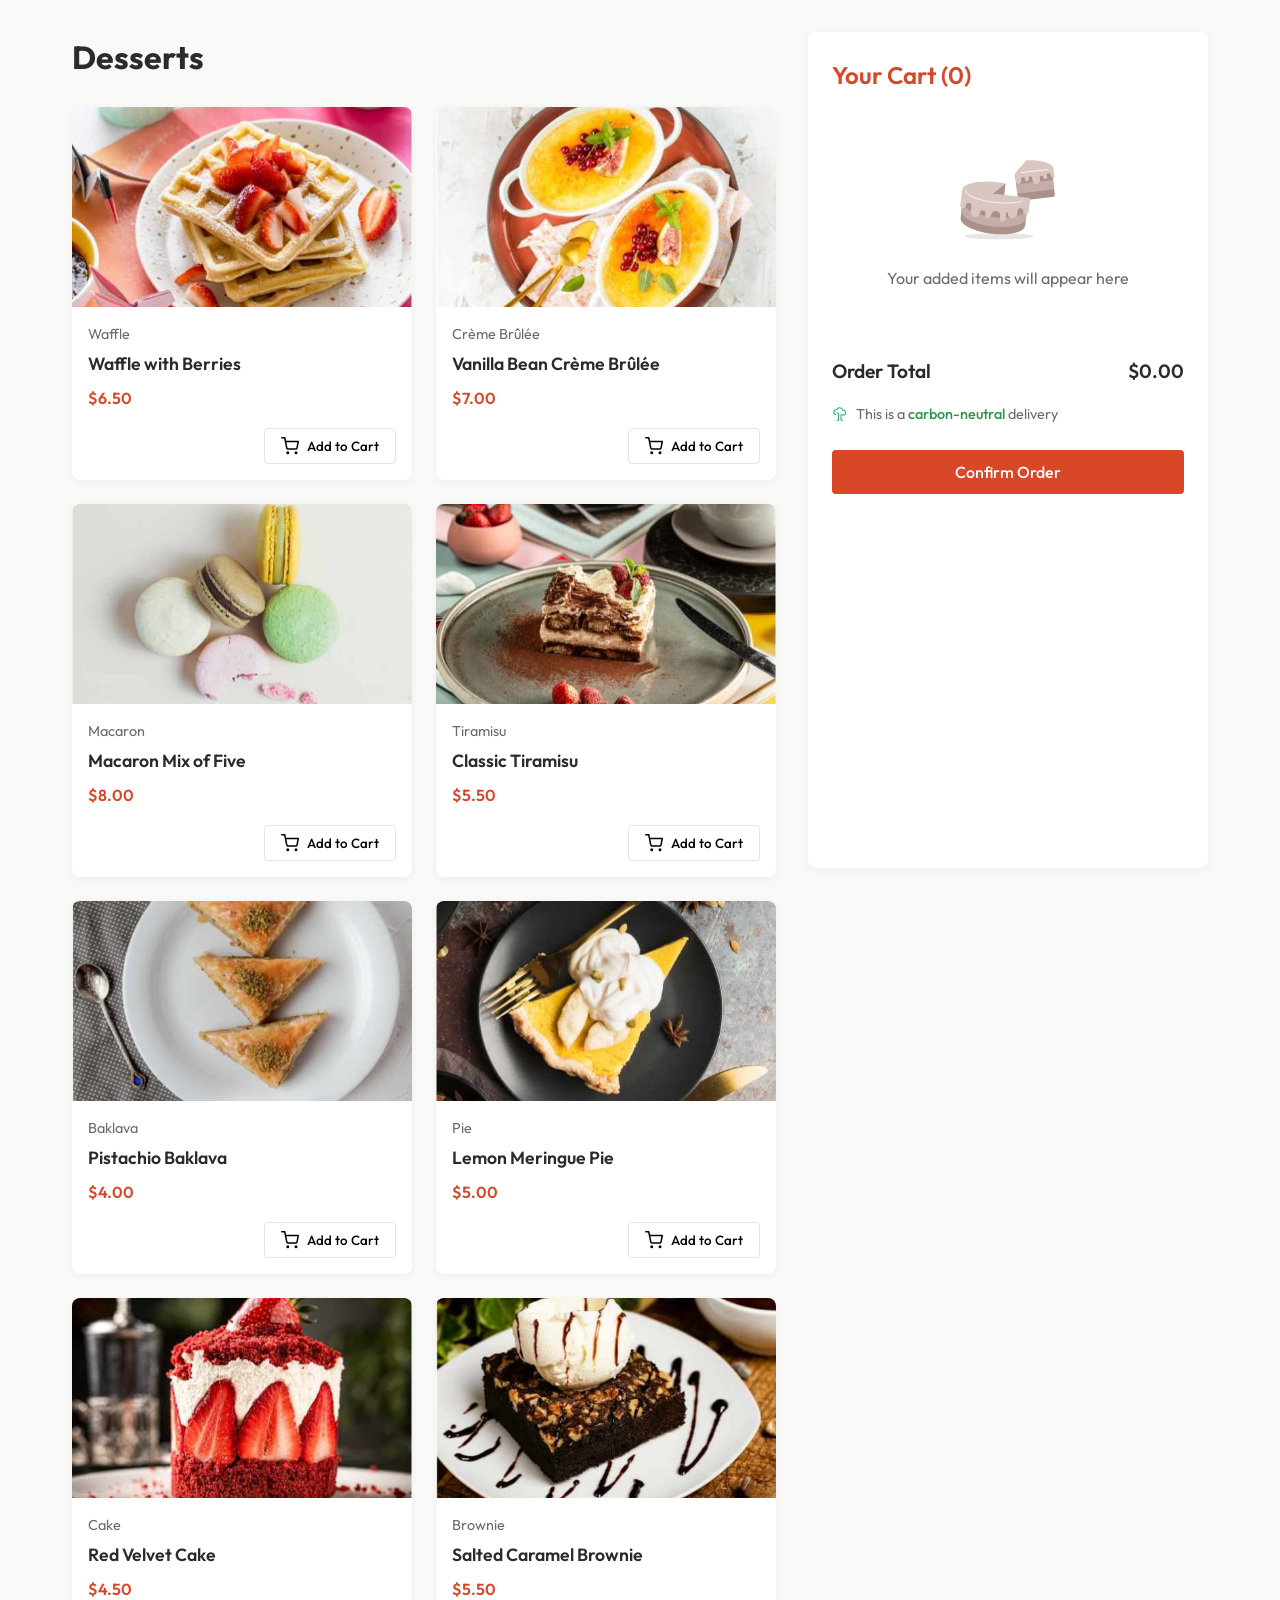
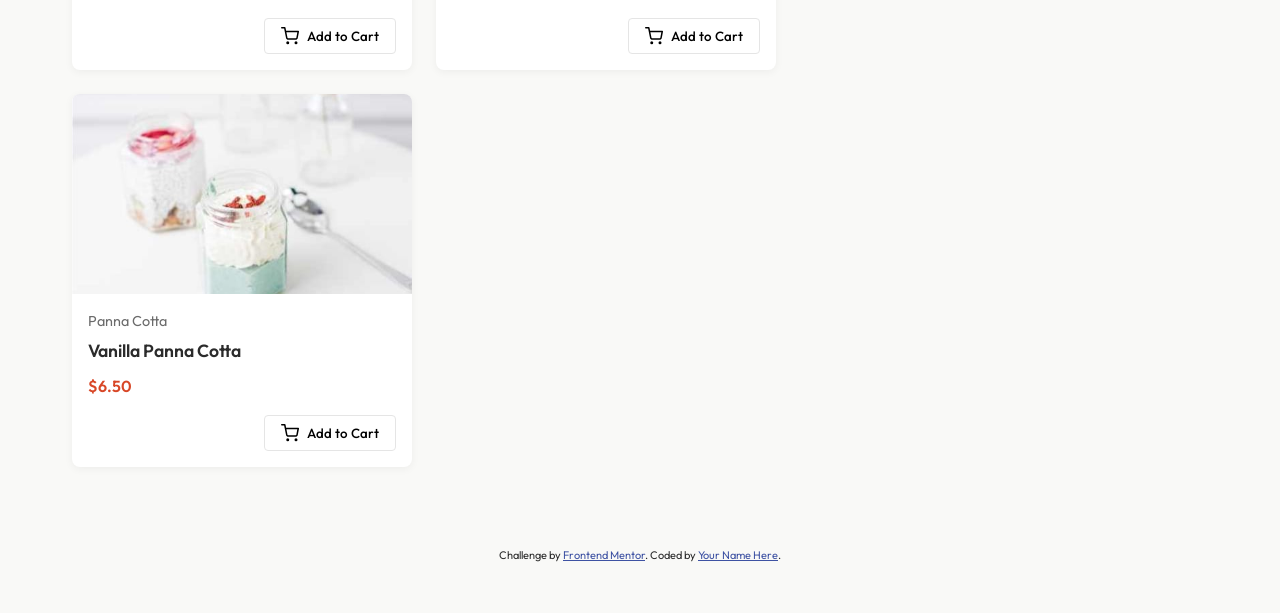
==== index.html @ d64e8bd7 "Change location of files merged 1 commit into main from change-location-of-files" ====
<!DOCTYPE html>
<html lang="en">
<head>
  <meta charset="UTF-8">
  <meta name="viewport" content="width=device-width, initial-scale=1.0">

  <link rel="icon" type="image/png" sizes="32x32" href="./assets/images/favicon-32x32.png">
  <link rel="stylesheet" href="./styles.css">
  <link rel="preconnect" href="https://fonts.googleapis.com">
  <link rel="preconnect" href="https://fonts.gstatic.com" crossorigin>
  <link href="https://fonts.googleapis.com/css2?family=Outfit:wght@400;500;600;700&display=swap" rel="stylesheet">
  
  <title>Frontend Mentor | Product list with cart</title>

  <style>
    .attribution { font-size: 11px; text-align: center; margin-top: 2rem; }
    .attribution a { color: hsl(228, 45%, 44%); }
  </style>
</head>
<body>
  <main class="container">
    <section class="products">
      <h1>Desserts</h1>
      
      <div class="product-grid" id="product-list">
        <!-- Products will be dynamically generated here -->
      </div>
    </section>

    <aside class="cart">
      <h2>Your Cart (<span id="cart-count">0</span>)</h2>
      <div id="cart-items">
        <div class="empty-cart">
          <img src="./assets/images/illustration-empty-cart.svg" alt="Empty cart" class="empty-cart-image">
          <p class="empty-cart-message">Your added items will appear here</p>
        </div>
      </div>
      <div class="cart-summary">
        <div class="order-total">
          <p>Order Total</p>
          <p id="total-price">$0.00</p>
        </div>
        <div class="delivery-info">
          <img src="./assets/images/icon-carbon-neutral.svg" alt="Eco friendly" class="eco-icon">
          <p>This is a <span class="carbon-neutral">carbon-neutral</span> delivery</p>
        </div>
        <button id="confirm-order" class="btn-primary">Confirm Order</button>
      </div>
    </aside>
  </main>

  <!-- Order confirmation modal -->
  <div class="modal" id="confirmation-modal">
    <div class="modal-content">
      <div class="modal-header">
        <div class="check-icon">
          <svg viewBox="0 0 24 24" fill="none" xmlns="http://www.w3.org/2000/svg">
            <circle cx="12" cy="12" r="12" fill="#4CAF50"/>
            <path d="M8 12L11 15L16 9" stroke="white" stroke-width="2" stroke-linecap="round" stroke-linejoin="round"/>
          </svg>
        </div>
        <h2>Order Confirmed</h2>
        <p class="modal-subtitle">We hope you enjoy your food!</p>
      </div>
      
      <div class="order-summary" id="modal-order-items">
        <!-- Order items will be listed here -->
      </div>
      
      <div class="modal-total">
        <p>Order Total</p>
        <p id="modal-total-price">$0.00</p>
      </div>
      
      <button id="new-order" class="btn-primary">Start New Order</button>
    </div>
  </div>

  <footer>
    <div class="attribution">
      Challenge by <a href="https://www.frontendmentor.io?ref=challenge" target="_blank">Frontend Mentor</a>. 
      Coded by <a href="#">Your Name Here</a>.
    </div>
  </footer>

  <script src="./script.js"></script>
</body>
</html>
---- styles.css ----
:root {
  --primary-color: #d84727;
  --text-color: #2b2b2b;
  --background-color: #f9f9f7;
  --card-background: #ffffff;
  --border-color: #e5e5e5;
  --price-color: #d84727;
  --category-color: #6b6b6b;
}

* {
  margin: 0;
  padding: 0;
  box-sizing: border-box;
}

body {
  font-family: 'Outfit', sans-serif;
  background-color: var(--background-color);
  color: var(--text-color);
  line-height: 1.6;
  padding: 2rem 0;
}

.container {
  display: flex;
  max-width: 1200px;
  margin: 0 auto;
  padding: 0 2rem;
  gap: 2rem;
}

/* Product Section */
.products {
  flex: 2;
}

h1 {
  font-size: 2rem;
  margin-bottom: 1.5rem;
  font-weight: 700;
  color: #2b2b2b;
}

.product-grid {
  display: grid;
  grid-template-columns: repeat(auto-fill, minmax(250px, 1fr));
  gap: 1.5rem;
}

.product-card {
  background-color: var(--card-background);
  border-radius: 8px;
  overflow: hidden;
  box-shadow: 0 2px 8px rgba(0, 0, 0, 0.05);
  transition: transform 0.3s ease;
  position: relative;
}

.product-card:hover {
  transform: translateY(-5px);
}

.product-image {
  width: 100%;
  height: 200px;
  overflow: hidden;
}

.product-image img {
  width: 100%;
  height: 100%;
  object-fit: cover;
}

.product-details {
  padding: 1rem;
}

.product-category {
  color: var(--category-color);
  font-size: 0.9rem;
  margin-bottom: 0.25rem;
}

.product-name {
  font-weight: 600;
  font-size: 1.1rem;
  margin-bottom: 0.5rem;
}

.product-price {
  color: var(--price-color);
  font-weight: 600;
  margin-bottom: 1rem;
}

.product-controls {
  display: flex;
  justify-content: space-between;
  align-items: center;
}

.quantity-control {
  display: flex;
  align-items: center;
  border-radius: 4px;
  overflow: hidden;
  background-color: var(--primary-color);
}

.quantity-btn {
  background-color: var(--primary-color);
  color: white;
  border: none;
  width: 30px;
  height: 30px;
  cursor: pointer;
  font-size: 1.2rem;
  display: flex;
  align-items: center;
  justify-content: center;
}

.quantity-btn:hover {
  background-color: #c03920;
}

.quantity-display {
  padding: 0 10px;
  color: white;
  font-weight: 500;
  min-width: 20px;
  text-align: center;
}

.add-to-cart-btn {
  background-color: white;
  border: 1px solid var(--border-color);
  border-radius: 4px;
  padding: 0.5rem 1rem;
  cursor: pointer;
  display: flex;
  align-items: center;
  gap: 0.5rem;
  font-family: 'Outfit', sans-serif;
  font-weight: 500;
}

.add-to-cart-btn:hover {
  background-color: #f5f5f5;
}

.add-to-cart-btn svg {
  width: 18px;
  height: 18px;
}

/* Cart Section */
.cart {
  flex: 1;
  background-color: var(--card-background);
  border-radius: 8px;
  padding: 1.5rem;
  box-shadow: 0 2px 8px rgba(0, 0, 0, 0.05);
  position: sticky;
  top: 2rem;
  max-height: calc(100vh - 4rem);
  overflow-y: auto;
}

h2 {
  font-size: 1.5rem;
  margin-bottom: 1.5rem;
  font-weight: 600;
  color: #d84727;
}

.empty-cart {
  display: flex;
  flex-direction: column;
  align-items: center;
  justify-content: center;
  padding: 2rem 0;
}

.empty-cart-image {
  width: 100px;
  margin-bottom: 1rem;
  opacity: 0.7;
}

.empty-cart-message {
  color: #6b6b6b;
  text-align: center;
}

.cart-item {
  display: flex;
  justify-content: space-between;
  align-items: center;
  padding: 1rem 0;
  border-bottom: 1px solid var(--border-color);
}

.cart-item-details {
  flex: 1;
}

.cart-item-name {
  font-weight: 500;
  margin-bottom: 0.25rem;
}

.cart-item-quantity {
  color: var(--category-color);
  font-size: 0.9rem;
}

.cart-item-price {
  font-weight: 500;
  margin-right: 1rem;
}

.remove-item {
  background: none;
  border: none;
  cursor: pointer;
  color: #999;
  font-size: 1.2rem;
  width: 24px;
  height: 24px;
  border-radius: 50%;
  display: flex;
  align-items: center;
  justify-content: center;
}

.remove-item:hover {
  background-color: #f5f5f5;
}

.cart-summary {
  margin-top: 2rem;
}

.order-total {
  display: flex;
  justify-content: space-between;
  font-weight: 600;
  font-size: 1.2rem;
  margin-bottom: 1rem;
}

.delivery-info {
  display: flex;
  align-items: center;
  gap: 0.5rem;
  margin-bottom: 1.5rem;
  font-size: 0.9rem;
  color: #6b6b6b;
}

.eco-icon {
  width: 16px;
  height: 16px;
}

.carbon-neutral {
  color: #2b9348;
  font-weight: 500;
}

.btn-primary {
  background-color: var(--primary-color);
  color: white;
  border: none;
  border-radius: 4px;
  padding: 0.75rem;
  width: 100%;
  font-size: 1rem;
  font-weight: 500;
  cursor: pointer;
  font-family: 'Outfit', sans-serif;
}

.btn-primary:hover {
  background-color: #c03920;
}

/* Modal */
.modal {
  display: none;
  position: fixed;
  top: 0;
  left: 0;
  width: 100%;
  height: 100%;
  background-color: rgba(0, 0, 0, 0.5);
  justify-content: center;
  align-items: center;
  z-index: 1000;
}

.modal-content {
  background-color: white;
  border-radius: 8px;
  padding: 2rem;
  text-align: center;
  max-width: 500px;
  width: 90%;
  box-shadow: 0 4px 20px rgba(0, 0, 0, 0.1);
}

.modal-header {
  display: flex;
  flex-direction: column;
  align-items: center;
  margin-bottom: 2rem;
}

.check-icon {
  width: 60px;
  height: 60px;
  margin-bottom: 1rem;
}

.modal h2 {
  margin-bottom: 0.5rem;
  color: #2b2b2b;
}

.modal-subtitle {
  color: #6b6b6b;
  margin-bottom: 1.5rem;
}

.order-summary {
  background-color: #f9f9f7;
  border-radius: 8px;
  padding: 1.5rem;
  margin-bottom: 1.5rem;
  text-align: left;
}

.modal-order-item {
  display: flex;
  align-items: center;
  margin-bottom: 1rem;
}

.modal-order-item:last-child {
  margin-bottom: 0;
}

.modal-item-image {
  width: 40px;
  height: 40px;
  border-radius: 4px;
  object-fit: cover;
  margin-right: 1rem;
}

.modal-item-details {
  flex: 1;
}

.modal-item-name {
  font-weight: 500;
  margin-bottom: 0.25rem;
}

.modal-item-quantity {
  color: #6b6b6b;
  font-size: 0.9rem;
}

.modal-item-price {
  font-weight: 500;
}

.modal-total {
  display: flex;
  justify-content: space-between;
  font-weight: 600;
  font-size: 1.2rem;
  margin-bottom: 1.5rem;
}

#new-order {
  width: 100%;
}

.btn-secondary {
  background-color: #f5f5f5;
  border: 1px solid var(--border-color);
  border-radius: 4px;
  padding: 0.75rem 1.5rem;
  margin-top: 1rem;
  cursor: pointer;
  font-family: 'Outfit', sans-serif;
  font-weight: 500;
}

.btn-secondary:hover {
  background-color: #e5e5e5;
}

/* Responsive Design */
@media (max-width: 900px) {
  .container {
    flex-direction: column;
  }
  
  .cart {
    position: static;
    max-height: none;
    margin-top: 2rem;
  }
}

footer {
  margin-top: 2rem;
  padding: 1rem;
}
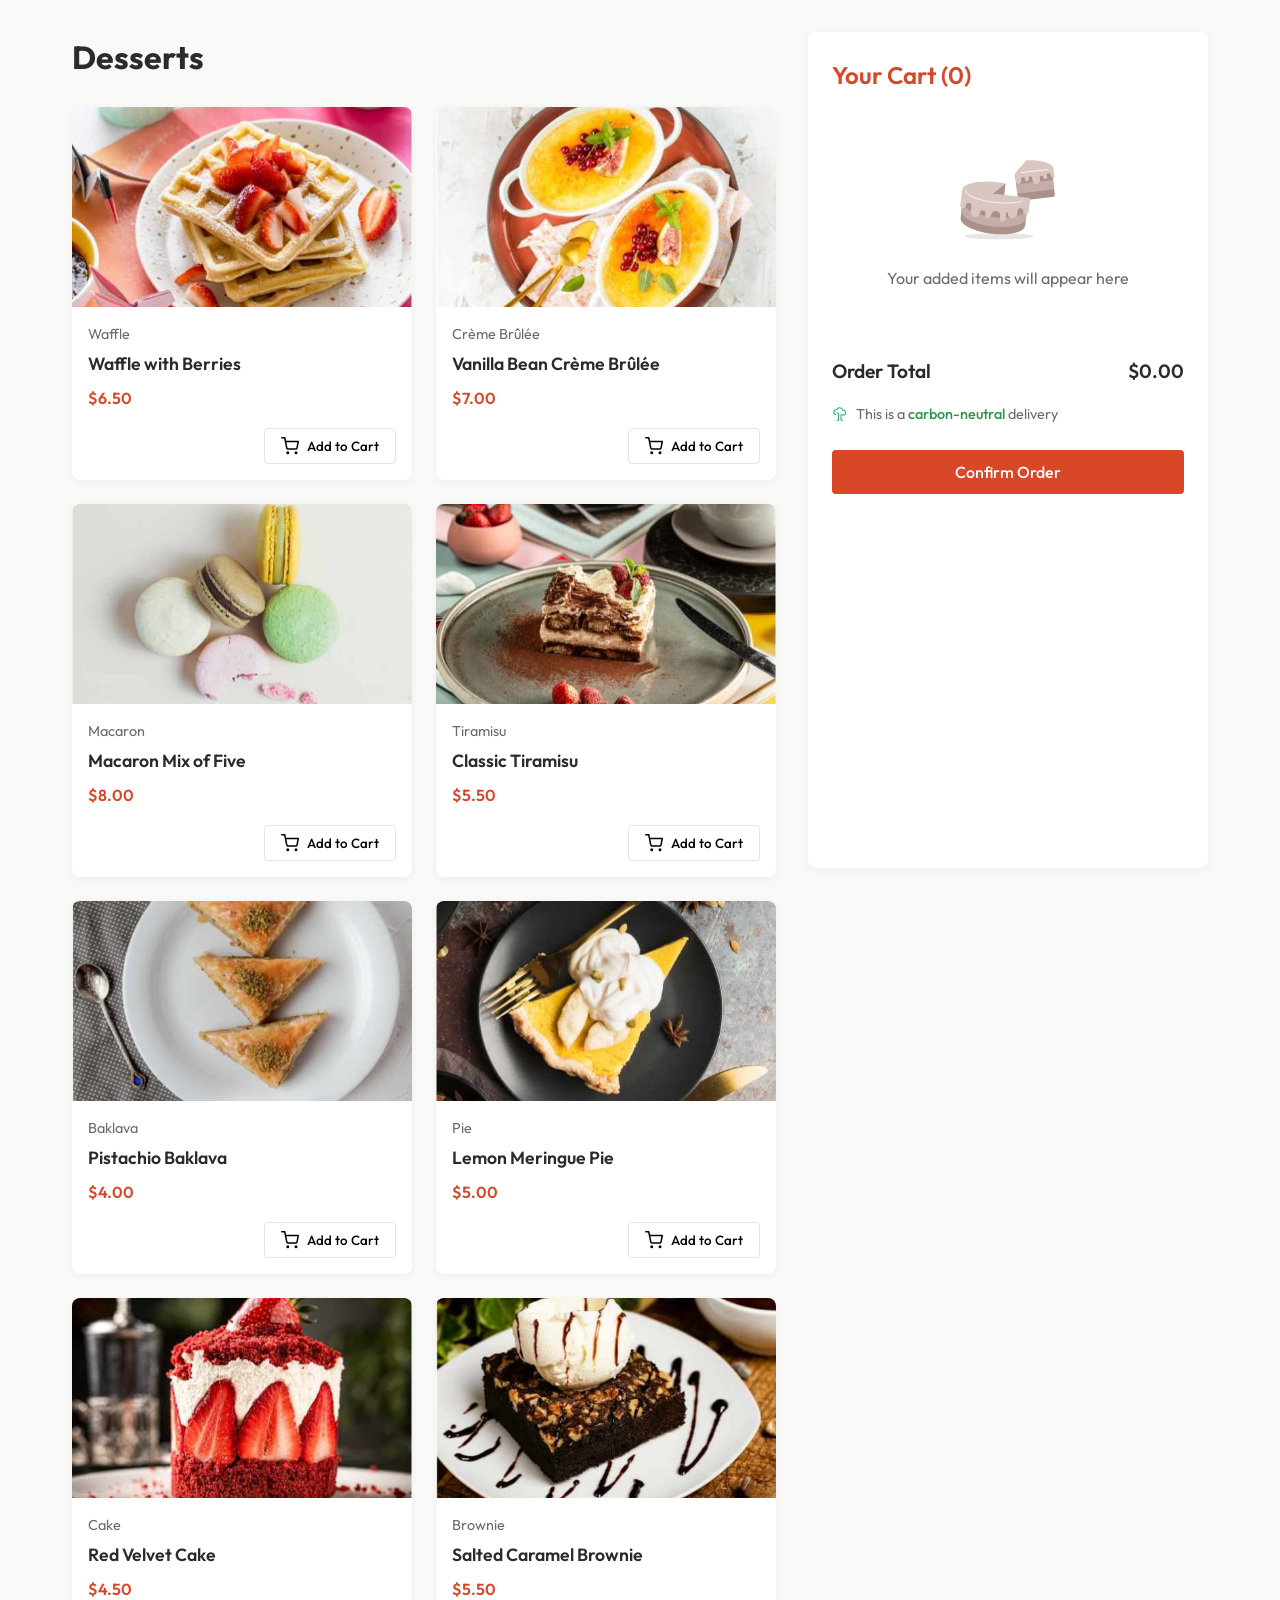
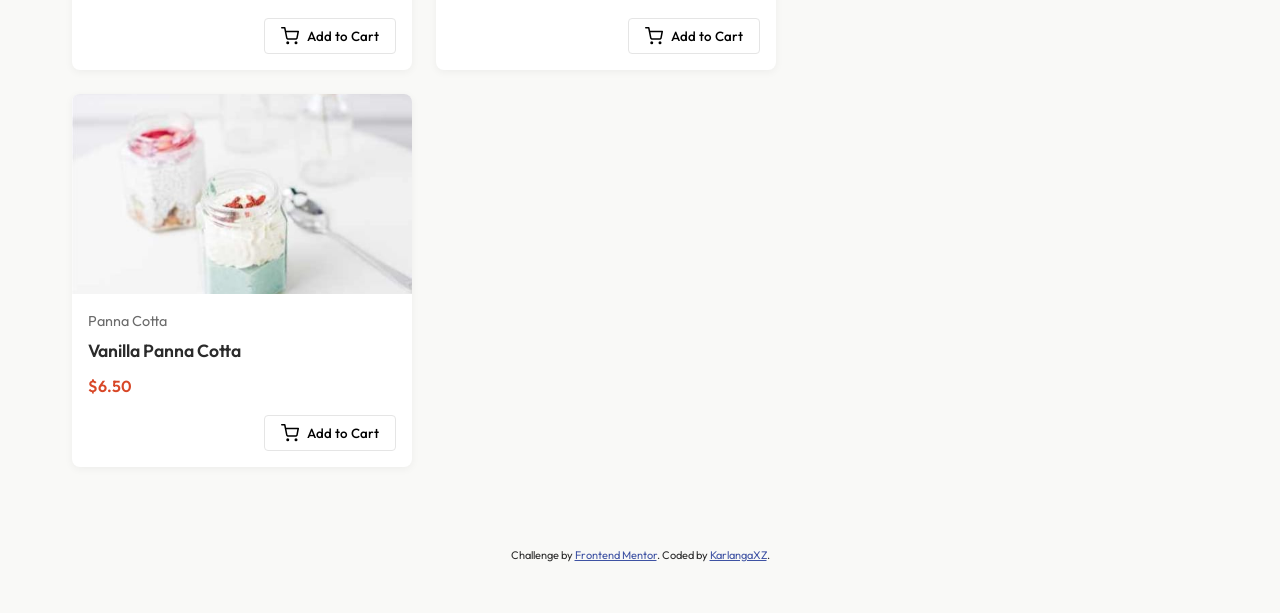
==== commit 4f2858c8: "Screen.png: index.html 	scrot Screen.png" ====
--- a/index.html
+++ b/index.html
@@ -79,7 +79,7 @@
   <footer>
     <div class="attribution">
       Challenge by <a href="https://www.frontendmentor.io?ref=challenge" target="_blank">Frontend Mentor</a>. 
-      Coded by <a href="#">Your Name Here</a>.
+      Coded by <a href="https://github.com/KarlangaXZ">KarlangaXZ</a>.
     </div>
   </footer>
 
